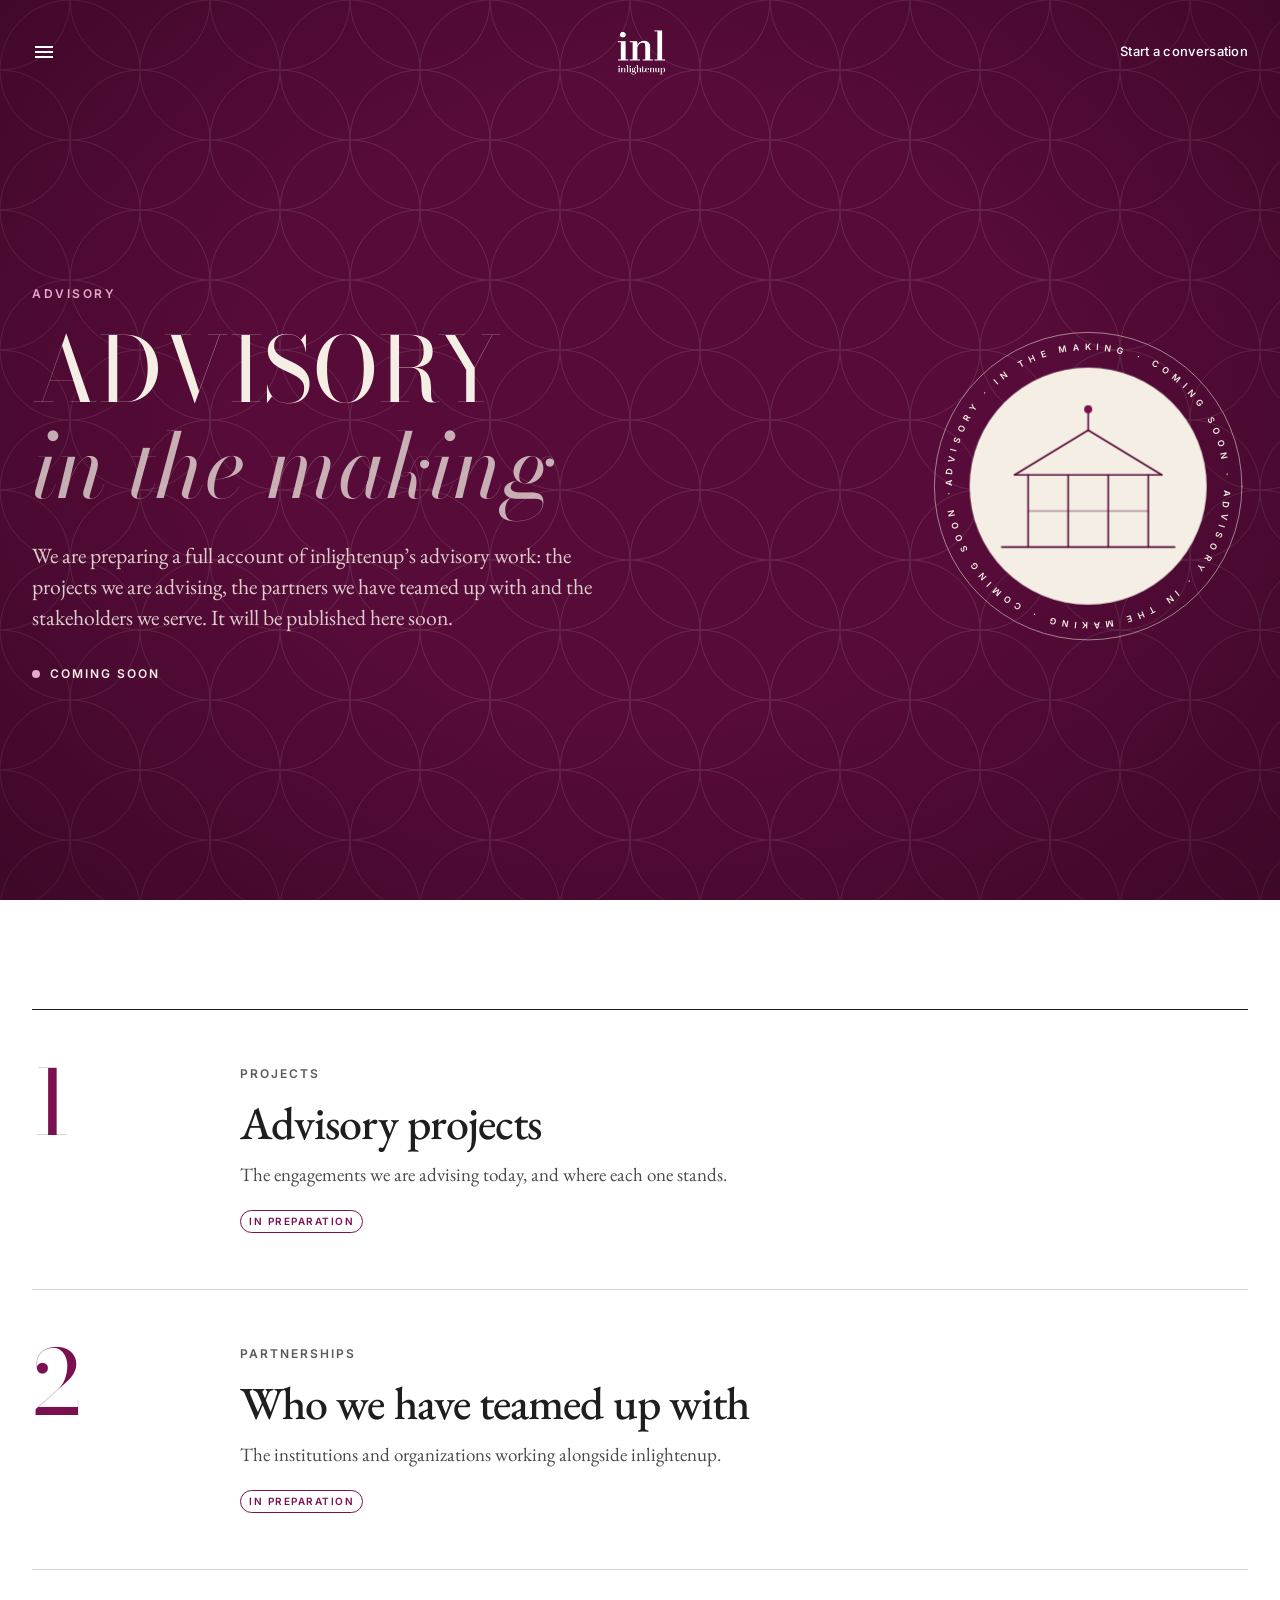
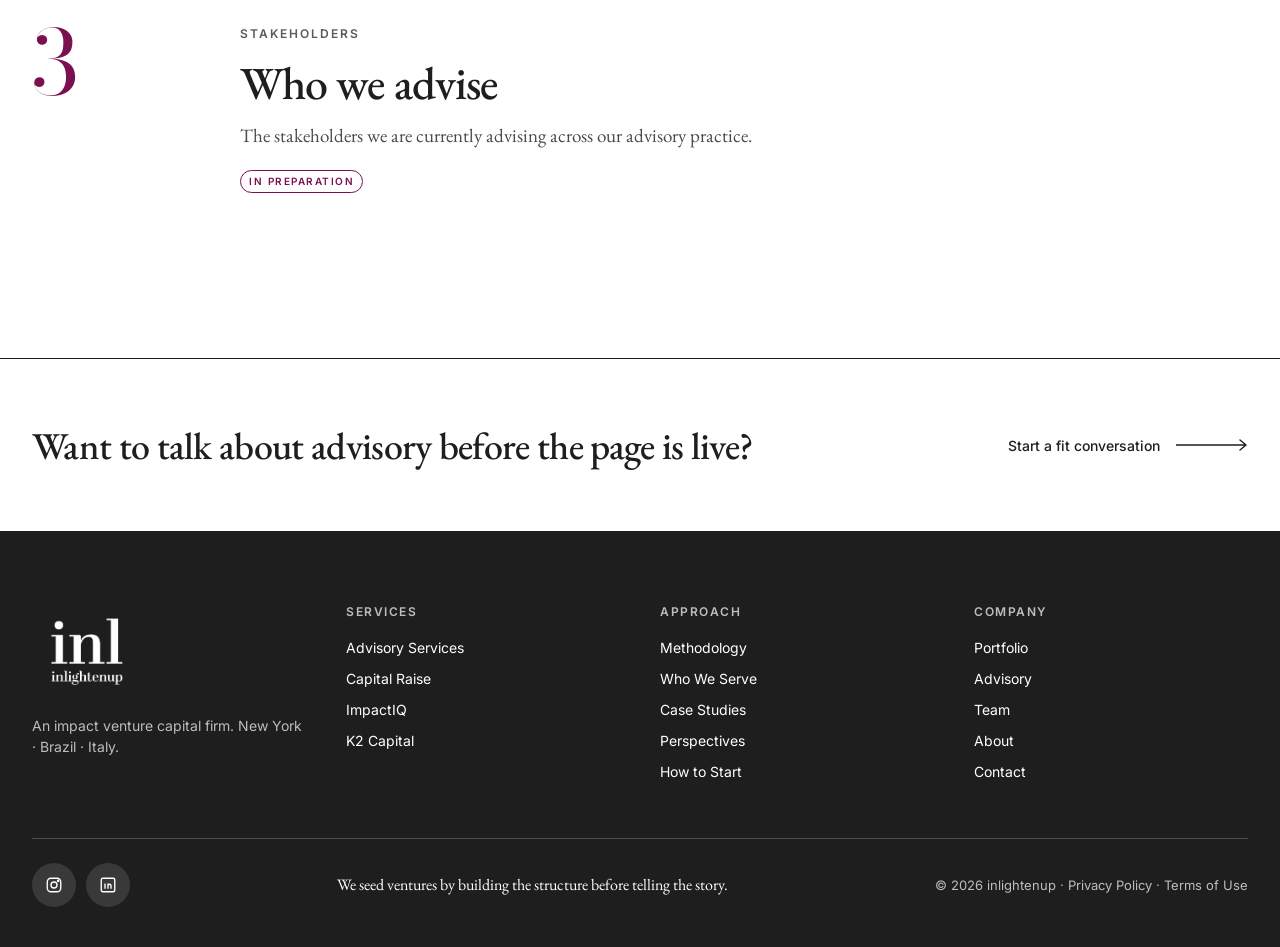
==== advisory.html @ 6a7521c6 "Restore assets, add Advisory page, shared styles, motion and contact prompt - Restore the assets fol" ====
<!doctype html>
<html lang="en">
<head>
<meta charset="utf-8">
<title>Advisory | inlightenup</title>
<meta name="viewport" content="width=device-width, initial-scale=1">
<meta name="description" content="inlightenup's advisory work: the projects we advise, the partners we have teamed up with and the stakeholders we serve. Coming soon.">
<meta property="og:title" content="Advisory | inlightenup">
<meta property="og:description" content="inlightenup's advisory work: the projects we advise, the partners we have teamed up with and the stakeholders we serve. Coming soon.">
<meta property="og:image" content="assets/logo-dark.png">
<meta name="theme-color" content="#FFFFFF">
<link rel="icon" type="image/png" href="assets/favicon.png">
<link rel="preconnect" href="https://fonts.googleapis.com">
<link rel="preconnect" href="https://fonts.gstatic.com" crossorigin>
<link rel="stylesheet" href="https://fonts.googleapis.com/css2?family=EB+Garamond:ital,wght@0,400;0,500;0,600;0,700;1,400&amp;family=Bodoni+Moda:opsz,wght@6..96,400;6..96,500&amp;family=Inter:wght@400;500;600&amp;display=swap">
<link rel="stylesheet" href="site.css">
<script>document.documentElement.classList.add('js');setTimeout(function(){if(!window.__site)document.documentElement.classList.remove('js')},4000)</script>
</head>
<body class="has-dark-hero">

<header class="site-header">
<div class="wrap site-header__in">
<button type="button" class="icon-btn" data-menu-open aria-label="Open menu" aria-controls="menu" aria-expanded="false"><svg width="24" height="24" viewBox="0 0 24 24" fill="none" stroke="currentColor" stroke-width="1.8" aria-hidden="true"><path d="M3 7h18M3 12h18M3 17h18"/></svg></button>
<a class="site-header__logo" href="index.html" aria-label="inlightenup home"><img class="logo--dark" src="assets/logo-dark.png" alt="inlightenup" width="2028" height="1828"><img class="logo--light" src="assets/logo-white.png" alt="" width="2028" height="1828"></a>
<a class="site-header__cta" href="mailto:tahasiddiqui@inlightenup.org">Start a conversation</a>
</div>
<span class="progress" aria-hidden="true"></span>
</header>

<main>
<section class="bleed bleed--hero">
<div class="wrap">
<div class="bleed__copy">
<p class="eyebrow fade-in">Advisory</p>
<h1 class="display display--page"><span class="mask"><span style="--d:150ms">Advisory</span></span><span class="mask"><span style="--d:300ms"><em>in the making</em></span></span></h1>
<p class="lead fade-in" style="--d:600ms">We are preparing a full account of inlightenup’s advisory work: the projects we are advising, the partners we have teamed up with and the stakeholders we serve. It will be published here soon.</p>
<p class="status fade-in" style="--d:750ms">Coming soon</p>
</div>
<div class="medallion fade-in" style="--d:300ms">
<svg viewBox="0 0 400 400" fill="none" stroke-linecap="round" aria-hidden="true">
<defs><path id="ring-adv" d="M200 200 m-170 0 a170 170 0 1 1 340 0 a170 170 0 1 1 -340 0"/></defs>
<circle cx="200" cy="200" r="192" stroke="#F4EEE4" stroke-width="1.2" opacity=".55"/>
<g class="medallion__ring"><text><textPath href="#ring-adv" textLength="1060" lengthAdjust="spacing">ADVISORY · IN THE MAKING · COMING SOON · ADVISORY · IN THE MAKING · COMING SOON · </textPath></text></g>
<g class="medallion__disc">
<circle cx="200" cy="200" r="148" fill="#F4EEE4"/>
<g class="frame" stroke="#560B38" stroke-width="1.6">
<path class="f" style="--n:0" pathLength="1" d="M92 276 H308"/>
<path class="f" style="--n:1" pathLength="1" d="M125 276 V186"/>
<path class="f" style="--n:2" pathLength="1" d="M175 276 V186"/>
<path class="f" style="--n:3" pathLength="1" d="M225 276 V186"/>
<path class="f" style="--n:4" pathLength="1" d="M275 276 V186"/>
<path class="f" style="--n:5" pathLength="1" d="M108 186 H292"/>
<path class="f" style="--n:6" pathLength="1" d="M108 186 L200 130 L292 186"/>
<path class="f" style="--n:7" pathLength="1" d="M125 231 H275" opacity=".35"/>
<path class="f" style="--n:8" pathLength="1" d="M200 130 V104"/>
<circle class="halo" cx="200" cy="104" r="6" stroke="#7A1050"/>
<circle class="node" cx="200" cy="104" r="5" fill="#7A1050" stroke="none"/>
</g>
</g>
</svg>
</div>
</div>
</section>

<!-- When the content is ready, replace each "In preparation" tag with the real projects, partners and stakeholders. -->
<section class="wrap principles" aria-label="What this page will cover">
<div class="principle line">
<p class="principle__n">1</p>
<div>
<p class="eyebrow">Projects</p>
<h2 class="h-lg">Advisory projects</h2>
<p class="body">The engagements we are advising today, and where each one stands.</p>
<span class="tag">In preparation</span>
</div>
</div>
<div class="principle line line--soft">
<p class="principle__n">2</p>
<div>
<p class="eyebrow">Partnerships</p>
<h2 class="h-lg">Who we have teamed up with</h2>
<p class="body">The institutions and organizations working alongside inlightenup.</p>
<span class="tag">In preparation</span>
</div>
</div>
<div class="principle line line--soft">
<p class="principle__n">3</p>
<div>
<p class="eyebrow">Stakeholders</p>
<h2 class="h-lg">Who we advise</h2>
<p class="body">The stakeholders we are currently advising across our advisory practice.</p>
<span class="tag">In preparation</span>
</div>
</div>
</section>

<section class="cta-band">
<div class="wrap cta-band__in reveal">
<h2 class="h-md">Want to talk about advisory before the page is live?</h2>
<a class="arrow-link" href="mailto:tahasiddiqui@inlightenup.org">Start a fit conversation<svg width="72" height="12" viewBox="0 0 72 12" fill="none" stroke="currentColor" stroke-width="1.4" stroke-linecap="round" stroke-linejoin="round" aria-hidden="true"><path d="M0 6h70M64 1l6 5-6 5"/></svg></a>
</div>
</section>

</main>

<!-- The footer and the slide-out menu are built by site.js so every page shares one copy. -->
<footer id="footer"></footer>
<noscript><p class="wrap note" style="padding-block: 24px;"><a href="index.html">Home</a> · <a href="portfolio.html">Portfolio</a> · <a href="advisory.html">Advisory</a> · <a href="team.html">Team</a> · <a href="mailto:tahasiddiqui@inlightenup.org">Contact</a></p></noscript>

<script src="site.js" defer></script>
</body>
</html>
---- site.css ----
/* ==========================================================================
   inlightenup — shared stylesheet
   Every page loads this one file. Change a value here and it changes site-wide.

   1. Tokens (colours, fonts, spacing)   5. Home page sections
   2. Base                               6. Portfolio, Team, Advisory
   3. Type                               7. Motion
   4. Header, menu, footer               8. Small screens, reduced motion
   ========================================================================== */

/* 1. Tokens ---------------------------------------------------------------- */
:root {
  --ink: #1E1E1E;
  --ink-2: #3A3A3A;
  --ink-3: #4A4A4A;
  --mute: #5A5A5A;
  --rule: #D6D6D6;
  --paper: #FFFFFF;
  --wash: #F5F5F3;
  --accent: #7A1050;
  --on-dark: #E2E2E2;
  --on-dark-mute: #BDBDBD;
  --sky: #9EE6F5;
  --night: #141114;        /* dark hero background */
  --accent-deep: #560B38;  /* full-bleed burgundy panels */
  --cream: #F4EEE4;        /* type and line work on burgundy */
  --rose: #E8A6CB;         /* accent on dark backgrounds */

  --serif: 'EB Garamond', Garamond, Georgia, serif;
  --display: 'Bodoni Moda', 'EB Garamond', Georgia, serif;
  --sans: Inter, system-ui, sans-serif;

  --max: 1280px;
  --gutter: clamp(20px, 2.6vw, 32px);
  --section: clamp(72px, 8.5vw, 112px);
  --header-h: 104px;
  --header-h-stuck: 68px;

  --ease: cubic-bezier(.2, .7, .1, 1);
}

/* 2. Base ------------------------------------------------------------------ */
*, *::before, *::after { box-sizing: border-box; }
html { -webkit-text-size-adjust: 100%; }
body {
  margin: 0;
  background: var(--paper);
  color: var(--ink);
  font-family: var(--serif);
  font-size: 19px;
  line-height: 1.5;
  overflow-x: hidden;
}
img, svg { display: block; max-width: 100%; }
a { color: inherit; text-decoration: none; transition: opacity .25s ease, color .25s ease; }
a:hover { opacity: .72; }
h1, h2, h3, p, ul, ol, dl, dd, figure, blockquote { margin: 0; }
ul, ol { padding: 0; list-style: none; }
:focus-visible { outline: 2px solid var(--accent); outline-offset: 3px; }
section[id], article[id] { scroll-margin-top: calc(var(--header-h-stuck) + 16px); }

.wrap { max-width: var(--max); margin-inline: auto; padding-inline: var(--gutter); }
.section { padding-block: var(--section); }
.bg-wash { background: var(--wash); }
.bg-ink { background: var(--ink); color: var(--paper); }

.split { display: flex; flex-wrap: wrap; gap: 24px 48px; justify-content: space-between; align-items: flex-end; }
.split > .grow { flex: 1 1 520px; min-width: 0; }
.split > .side { flex: 1 1 380px; max-width: 480px; }
.cols { display: grid; grid-template-columns: repeat(auto-fit, minmax(min(100%, var(--col, 300px)), 1fr)); gap: var(--gap, 48px); }

/* 3. Type ------------------------------------------------------------------ */
.eyebrow {
  font-family: var(--sans); font-size: 12px; font-weight: 600; line-height: 1.5;
  letter-spacing: 2px; text-transform: uppercase; color: var(--mute);
  margin-bottom: 16px;
}
.eyebrow--accent { color: var(--accent); }
.bg-ink .eyebrow { color: var(--on-dark-mute); }
.accent { color: var(--accent); }

.display {
  font-family: var(--display); font-weight: 400; text-transform: uppercase;
  font-size: clamp(50px, 8.6vw, 120px); line-height: .9; letter-spacing: .01em;
}
.display--page { font-size: clamp(46px, 7vw, 96px); line-height: .95; }
.display em { font-style: italic; text-transform: none; letter-spacing: -.01em; color: var(--ink-3); }

.h-xl { font-size: clamp(36px, 4.4vw, 56px); line-height: 1.02; font-weight: 500; letter-spacing: -.02em; }
.h-lg { font-size: clamp(32px, 3.7vw, 46px); line-height: 1.05; font-weight: 500; letter-spacing: -.02em; }
.h-md { font-size: clamp(27px, 3vw, 38px); line-height: 1.08; font-weight: 500; letter-spacing: -.018em; }
.h-sm { font-size: clamp(24px, 2.5vw, 32px); line-height: 1.15; font-weight: 500; letter-spacing: -.012em; }
.h-xs { font-size: clamp(21px, 2vw, 26px); line-height: 1.2; font-weight: 500; }
.h-xs--bold { font-weight: 600; font-size: clamp(20px, 1.9vw, 24px); }

.statement { font-size: clamp(24px, 2.5vw, 32px); line-height: 1.25; letter-spacing: -.012em; }
.lead { font-size: clamp(18px, 1.7vw, 22px); line-height: 1.42; color: var(--ink-3); }
.lead--italic { font-size: clamp(20px, 1.9vw, 24px); font-style: italic; line-height: 1.4; }
.body { font-size: clamp(17px, 1.5vw, 19px); line-height: 1.5; color: var(--ink-3); }
.body--dark { color: var(--ink-2); line-height: 1.55; }
.small { font-size: 17px; line-height: 1.45; color: var(--ink-3); }
.note { font-family: var(--sans); font-size: 13px; line-height: 1.5; color: var(--mute); }
.bg-ink .lead { color: #D9D9D9; }
.bg-ink .body { color: var(--on-dark); }
.measure { max-width: 820px; }
.measure--sm { max-width: 640px; }

.u-link { border-bottom: 1px solid currentColor; }

.arrow-link {
  display: inline-flex; align-items: center; gap: 16px; min-height: 44px;
  font-family: var(--sans); font-size: 14px; font-weight: 500; color: var(--ink);
}
.arrow-link svg { flex: none; transition: transform .5s var(--ease); }
.arrow-link:hover { opacity: 1; }
.arrow-link:hover svg { transform: translateX(8px); }
.arrow-link--quiet { color: var(--mute); gap: 12px; }
.arrow-link--quiet:hover svg { transform: translateY(3px); }

.icon-btn {
  width: 44px; height: 44px; padding: 0; border: 0; background: transparent; color: inherit;
  display: inline-flex; align-items: center; justify-content: center; cursor: pointer;
}
.social { display: flex; gap: 10px; }
.social a {
  width: 44px; height: 44px; border-radius: 50%; background: #F0F0EE; color: var(--ink);
  display: inline-flex; align-items: center; justify-content: center;
  transition: background .3s ease, color .3s ease, transform .5s var(--ease);
}
.social a:hover { opacity: 1; background: var(--ink); color: var(--paper); transform: translateY(-2px); }
.social--outline a { background: transparent; border: 1px solid var(--ink); }
.social--dark a { background: rgba(255, 255, 255, .12); color: var(--paper); }
.social--dark a:hover { background: var(--paper); color: var(--ink); }

/* 4. Header, menu, footer -------------------------------------------------- */
.site-header {
  position: fixed; inset: 0 0 auto 0; z-index: 40; font-family: var(--sans);
  border-bottom: 1px solid transparent;
  transition: background .4s ease, border-color .4s ease;
}
.site-header__in {
  display: grid; grid-template-columns: 1fr auto 1fr; align-items: center;
  padding-block: 20px; transition: padding .5s var(--ease);
}
.site-header__logo { justify-self: center; }
.site-header__logo img { height: 64px; width: auto; transition: height .5s var(--ease); }
.logo--light { display: none; }
/* pages that open on a dark panel (<body class="has-dark-hero">) get a white header until you scroll */
.has-dark-hero .site-header:not(.is-stuck) { color: var(--paper); }
.has-dark-hero .site-header:not(.is-stuck) .logo--dark { display: none; }
.has-dark-hero .site-header:not(.is-stuck) .logo--light { display: block; }
.site-header__cta { justify-self: end; font-size: 13px; font-weight: 500; letter-spacing: .3px; padding: 12px 0; }
.site-header .icon-btn { justify-self: start; margin-left: -10px; }
.site-header.is-stuck {
  background: rgba(255, 255, 255, .9); border-bottom-color: var(--rule);
  -webkit-backdrop-filter: blur(10px); backdrop-filter: blur(10px);
}
.site-header.is-stuck .site-header__in { padding-block: 10px; }
.site-header.is-stuck .site-header__logo img { height: 48px; }
/* reading progress: a hairline in the brand colour */
.progress {
  position: absolute; left: 0; right: 0; bottom: -1px; height: 2px; background: var(--accent);
  transform: scaleX(var(--progress, 0)); transform-origin: left; opacity: 0; transition: opacity .4s ease;
}
.site-header.is-stuck .progress { opacity: 1; }

.menu { position: fixed; inset: 0; z-index: 50; display: flex; visibility: hidden; transition: visibility 0s .6s; }
.menu.is-open { visibility: visible; transition-delay: 0s; }
.menu__scrim {
  position: absolute; inset: 0; border: 0; padding: 0; cursor: pointer;
  background: rgba(30, 30, 30, .32); opacity: 0; transition: opacity .5s ease;
}
.menu__panel {
  position: relative; width: 360px; max-width: 86%; height: 100%; overflow-y: auto;
  background: var(--paper); border-right: 1px solid var(--ink);
  padding: 24px 28px 32px; display: flex; flex-direction: column;
  transform: translateX(-102%); transition: transform .6s var(--ease);
}
.menu.is-open .menu__scrim { opacity: 1; }
.menu.is-open .menu__panel { transform: none; }
.menu__close { align-self: flex-end; margin-right: -10px; }
.menu__list { margin-top: 20px; flex-grow: 1; font-size: 26px; line-height: 1.2; }
.menu__list li {
  border-bottom: 1px solid var(--rule);
  opacity: 0; transform: translateX(-14px);
  transition: opacity .5s ease, transform .6s var(--ease);
}
.menu.is-open .menu__list li { opacity: 1; transform: none; transition-delay: calc(140ms + var(--i) * 45ms); }
.menu__list a { display: flex; align-items: baseline; justify-content: space-between; gap: 12px; padding: 13px 0; }
.menu__list a:hover { opacity: 1; color: var(--accent); }
.menu__list a[aria-current="page"] { color: var(--accent); }
.tag {
  font-family: var(--sans); font-size: 10px; font-weight: 600; letter-spacing: 1.5px; text-transform: uppercase;
  color: var(--accent); border: 1px solid currentColor; border-radius: 99px; padding: 3px 8px; white-space: nowrap;
}
.menu .social { margin-top: 28px; }

.site-footer { background: var(--ink); color: var(--paper); font-family: var(--sans); }
.site-footer__in { padding-block: 72px 40px; }
.site-footer__cols { display: grid; grid-template-columns: repeat(auto-fit, minmax(180px, 1fr)); gap: 40px; }
.site-footer__logo { height: 96px; width: auto; }
.site-footer__about { margin-top: 16px; font-size: 14px; line-height: 1.5; color: var(--on-dark-mute); }
.site-footer h2 { font-size: 12px; font-weight: 600; letter-spacing: 1.5px; text-transform: uppercase; color: var(--on-dark-mute); margin-bottom: 16px; }
.site-footer__cols ul { display: flex; flex-direction: column; gap: 10px; font-size: 14px; }
.site-footer__base {
  margin-top: 56px; padding-top: 24px; border-top: 1px solid rgba(255, 255, 255, .2);
  display: flex; flex-wrap: wrap; gap: 16px 32px; align-items: center; justify-content: space-between;
  font-size: 13px; color: var(--on-dark-mute);
}
.site-footer__tagline { font-family: var(--serif); font-size: 16px; color: var(--paper); }

/* closing call-to-action band used on inner pages */
.cta-band { border-top: 1px solid var(--ink); }
.cta-band__in { padding-block: 64px; display: flex; flex-wrap: wrap; align-items: center; justify-content: space-between; gap: 24px 48px; }
.cta-band h2 { flex: 1 1 480px; }

/* Contact prompt (built by site.js): "Start a conversation" / "Book an intro call" */
.contact {
  width: min(620px, calc(100vw - 32px)); max-height: calc(100dvh - 32px); padding: 0; overflow: auto;
  border: 1px solid var(--ink); background: var(--paper); color: var(--ink);
}
.contact::backdrop { background: rgba(30, 30, 30, .5); -webkit-backdrop-filter: blur(3px); backdrop-filter: blur(3px); }
.contact[open] { animation: dialogIn .55s var(--ease); }
.contact[open]::backdrop { animation: backdropIn .4s ease; }
.contact__in { position: relative; padding: clamp(24px, 4.5vw, 48px); }
.contact__in > .eyebrow { margin-bottom: 12px; }
.contact__close { position: absolute; top: 12px; right: 12px; }
.contact__tabs { display: flex; gap: 32px; margin: 24px 0 28px; border-bottom: 1px solid var(--ink); }
.contact__tabs button {
  position: relative; padding: 14px 0; border: 0; background: none; cursor: pointer;
  font-family: var(--sans); font-size: 13px; font-weight: 500; color: var(--mute); transition: color .3s ease;
}
.contact__tabs button::after {
  content: ""; position: absolute; left: 0; right: 0; bottom: -1px; height: 2px; background: var(--accent);
  transform: scaleX(0); transform-origin: left; transition: transform .5s var(--ease);
}
.contact__tabs button:hover, .contact__tabs button[aria-selected="true"] { color: var(--ink); }
.contact__tabs button[aria-selected="true"]::after { transform: scaleX(1); }
.contact__panel:not([hidden]) { animation: fadeUp .5s var(--ease); }
.contact__panel > .body { margin-bottom: 28px; }
.field-row { display: grid; grid-template-columns: repeat(auto-fit, minmax(200px, 1fr)); gap: 0 28px; }
.field { display: block; margin-bottom: 22px; }
.field span { display: block; font-family: var(--sans); font-size: 11px; font-weight: 600; letter-spacing: 2px; text-transform: uppercase; color: var(--mute); }
.field i { font-style: normal; font-weight: 400; letter-spacing: .5px; text-transform: none; opacity: .8; }
.field input, .field textarea {
  display: block; width: 100%; padding: 10px 0; border: 0; border-bottom: 1px solid var(--rule); border-radius: 0;
  background: transparent; color: var(--ink); font-family: var(--serif); font-size: 19px; line-height: 1.4;
  resize: vertical; transition: border-color .3s ease, box-shadow .3s ease;
}
.field input:focus, .field textarea:focus { outline: 0; border-bottom-color: var(--accent); box-shadow: 0 1px 0 var(--accent); }
.field ::placeholder { color: #9A9A9A; }
.btn {
  display: inline-flex; align-items: center; gap: 16px; padding: 16px 24px; border: 0; cursor: pointer;
  background: var(--ink); color: var(--paper); font-family: var(--sans); font-size: 14px; font-weight: 600;
  transition: background .3s ease;
}
.btn svg { transition: transform .5s var(--ease); }
.btn:hover { opacity: 1; background: var(--accent); }
.btn:hover svg { transform: translateX(6px); }
.contact__status { margin-top: 18px; min-height: 20px; }
@keyframes dialogIn { from { opacity: 0; transform: translateY(24px); } }
@keyframes backdropIn { from { opacity: 0; } }

/* 5. Home ------------------------------------------------------------------ */
.hero {
  position: relative; overflow: hidden; border-bottom: 1px solid var(--ink);
  min-height: clamp(680px, 100svh, 900px); padding-top: var(--header-h);
  display: flex; flex-direction: column; justify-content: flex-end;
}
.hero { --g-line: 30, 30, 30; --g-accent: 122, 16, 80; --g-text: 30, 30, 30; }
.globe {
  position: absolute; inset: 0; width: 100%; height: 100%;
  transform: translateY(calc(var(--hero-p, 0) * 80px)) scale(calc(1 + var(--hero-p, 0) * .07));
}
.hero__body { opacity: calc(1 - var(--hero-p, 0) * 1.4); transform: translateY(calc(var(--hero-p, 0) * -36px)); }
.hero__body { position: relative; z-index: 2; width: 100%; padding-block: 48px 40px; display: flex; flex-wrap: wrap; align-items: flex-end; justify-content: space-between; gap: 24px; }
.hero__copy { flex: 1 1 640px; min-width: 0; }
.hero__copy .eyebrow { letter-spacing: 2.5px; margin-bottom: 24px; }
.hero__copy .lead { margin-top: 28px; max-width: 560px; }
.hero__links { margin-top: 32px; display: flex; flex-wrap: wrap; gap: 16px 40px; }
.hero__scroll {
  flex: none; display: inline-flex; flex-direction: column; align-items: center; gap: 10px; min-width: 44px;
  font-family: var(--sans); font-size: 11px; font-weight: 600; letter-spacing: 2px; text-transform: uppercase; color: var(--mute);
}
.hero__scroll svg { animation: nudge 2.6s ease-in-out infinite; }
.hero__strip {
  position: relative; z-index: 2; width: 100%; border-top: 1px solid var(--rule); padding-block: 20px 24px;
  display: flex; flex-wrap: wrap; align-items: center; justify-content: space-between; gap: 16px 32px; font-family: var(--sans);
}
.hero__strip-brand { display: flex; align-items: center; gap: 16px; }
.hero__strip-brand img { height: 56px; width: auto; }
.hero__strip-brand p { font-family: var(--serif); font-size: 17px; line-height: 1.3; max-width: 360px; }
.hero__strip-meta { display: flex; flex-wrap: wrap; align-items: center; gap: 12px 24px; font-size: 12px; color: var(--mute); }

/* Cinematic dark hero. Remove has-dark-hero from <body> in index.html to return to the white hero. */
.has-dark-hero .hero {
  background: radial-gradient(52% 62% at 72% 46%, rgba(122, 16, 80, .5), transparent 74%), var(--night);
  color: var(--paper); border-bottom-color: var(--night);
  min-height: clamp(680px, 100svh, 1000px);
  --g-line: 255, 255, 255; --g-accent: 236, 150, 200; --g-text: 255, 255, 255;
}
.has-dark-hero .hero::after {  /* film grain */
  content: ""; position: absolute; inset: 0; pointer-events: none; opacity: .14; mix-blend-mode: overlay;
  background-image: url("data:image/svg+xml,%3Csvg xmlns='http://www.w3.org/2000/svg' width='220' height='220'%3E%3Cfilter id='n'%3E%3CfeTurbulence type='fractalNoise' baseFrequency='.9' numOctaves='2' stitchTiles='stitch'/%3E%3C/filter%3E%3Crect width='100%25' height='100%25' filter='url(%23n)'/%3E%3C/svg%3E");
}
.has-dark-hero .hero .eyebrow--accent { color: var(--rose); }
.has-dark-hero .hero .display em { color: rgba(255, 255, 255, .7); }
.has-dark-hero .hero .lead { color: rgba(255, 255, 255, .8); }
.has-dark-hero .hero .arrow-link { color: var(--paper); }
.has-dark-hero .hero .arrow-link--quiet, .has-dark-hero .hero__scroll, .has-dark-hero .hero__strip-meta { color: rgba(255, 255, 255, .62); }
.has-dark-hero .hero__strip { border-top-color: rgba(255, 255, 255, .18); }
.has-dark-hero .hero .social a { background: rgba(255, 255, 255, .12); color: var(--paper); }
.has-dark-hero .hero .social a:hover { background: var(--paper); color: var(--ink); }
.has-dark-hero .hero .logo--dark { display: none; }
.has-dark-hero .hero .logo--light { display: block; }

.glance { border-bottom: 1px solid var(--ink); }
.glance__grid { display: grid; grid-template-columns: repeat(auto-fit, minmax(220px, 1fr)); }
.stat { padding: 40px 24px 40px 0; }
.stat__num { font-size: clamp(44px, 5vw, 64px); font-weight: 500; line-height: 1; font-variant-numeric: lining-nums tabular-nums; }
.stat__label { margin-top: 8px; font-size: 19px; color: var(--ink-3); }

.mission { padding-top: var(--section); }
.mission .cols { padding-bottom: var(--section); border-bottom: 1px solid var(--rule); }
.mission .eyebrow { margin-bottom: 20px; }

.section-head { margin-bottom: 48px; }
.services { padding-block: var(--section) 48px; }
.services__grid { display: grid; grid-template-columns: repeat(3, 1fr); }
.service { padding: 32px 32px 40px; border-left: 1px solid var(--rule); }
.service:first-child { padding-left: 0; border-left: 0; }
.service:last-child { padding-right: 0; }
.service__num { font-family: var(--sans); font-size: 13px; color: var(--mute); margin-bottom: 20px; transition: color .3s ease; }
.service h3 { margin-bottom: 16px; }
.service:hover .service__num { color: var(--accent); }
.callout {
  margin-top: 8px; padding: 28px 32px; background: var(--wash);
  display: flex; flex-wrap: wrap; gap: 16px 32px; align-items: center; justify-content: space-between;
}
.callout p { flex: 1 1 520px; font-size: clamp(18px, 1.6vw, 20px); line-height: 1.45; }
.callout strong { font-weight: 600; }
.callout a { font-family: var(--sans); font-size: 14px; font-weight: 600; padding: 12px 0; }

.home-portfolio { padding-block: 64px var(--section); }
.home-portfolio .body { margin: 20px 0 28px; }
.index-list { border-bottom: 1px solid var(--ink); font-size: clamp(22px, 2.4vw, 30px); font-weight: 500; letter-spacing: -.012em; }
.index-list a { padding: 18px 0; display: flex; justify-content: space-between; align-items: center; gap: 16px; }
.index-list a:hover { opacity: 1; }
.index-list__name { transition: transform .6s var(--ease), color .3s ease; }
.index-list__meta { font-family: var(--sans); font-size: 14px; font-weight: 400; letter-spacing: 0; color: var(--mute); text-align: right; }
.index-list a:hover .index-list__name { transform: translateX(14px); color: var(--accent); }

.stall .lead--italic { margin: 20px 0 56px; }
.stall .cols { --col: 260px; --gap: 32px; }
.stall .line { padding-top: 20px; }
.stall h3 { margin-bottom: 12px; }
.stall .line p { font-size: 18px; color: var(--ink-3); }

.method__head { display: flex; flex-wrap: wrap; gap: 48px; margin-bottom: 64px; }
.method__head > div { flex: 999 1 560px; min-width: 0; }
.method__head .lead { margin-top: 20px; max-width: 680px; }
.pull {
  flex: 1 1 340px; padding: clamp(24px, 2.6vw, 32px); background: var(--ink); color: var(--paper);
  font-size: clamp(20px, 1.9vw, 24px); line-height: 1.3; font-weight: 500;
}
.stages { display: grid; grid-template-columns: repeat(auto-fit, minmax(200px, 1fr)); }
.stage { padding: 28px 24px 32px 0; }
.stage__num {
  width: 44px; height: 44px; border-radius: 50%; background: var(--ink); color: var(--paper);
  display: flex; align-items: center; justify-content: center; font-size: 20px;
}
.stage--final .stage__num { background: var(--accent); }
.stage h3 { margin: 20px 0 8px; font-size: 28px; font-weight: 500; }
.stage p { margin-bottom: 20px; }
.stage__time { font-family: var(--sans); font-size: 13px; font-weight: 600; margin: 0 !important; }
.gates-head { margin-top: 96px; }
.table-scroll { margin-top: 40px; overflow-x: auto; }
.gates { width: 100%; min-width: 760px; border-collapse: collapse; font-size: 17px; line-height: 1.4; }
.gates thead th {
  font-family: var(--sans); font-size: 12px; font-weight: 600; letter-spacing: 1.5px; text-transform: uppercase;
  color: var(--mute); text-align: left; padding: 0 16px 14px; border-bottom: 1px solid var(--ink);
}
.gates th:first-child, .gates td:first-child { padding-left: 0; width: 14%; }
.gates th:last-child, .gates td:last-child { padding-right: 0; }
.gates tbody th { text-align: left; font-weight: 600; font-size: 20px; white-space: nowrap; }
.gates tbody th span { font-weight: 400; color: var(--mute); font-size: 17px; }
.gates tbody th, .gates td { padding: 18px 16px; border-bottom: 1px solid var(--rule); color: var(--ink-2); transition: background .3s ease; }
.gates tbody th { color: var(--ink); }
.gates tbody tr:last-child > * { border-bottom-color: var(--ink); }
.gates tbody tr:last-child th { color: var(--accent); }
.gates tbody tr:hover > * { background: var(--wash); }

.sequence h2 { max-width: 960px; }
.sequence .lead { margin: 24px 0 64px; max-width: 760px; }
.duo { display: grid; grid-template-columns: repeat(auto-fit, minmax(min(100%, 300px), 1fr)); }
.duo > div { padding: 36px 36px 36px 0; }
.duo > div + div { padding: 36px 0 36px 36px; border-left: 2px solid #555; }
.duo .eyebrow { letter-spacing: 1.5px; margin-bottom: 12px; }
.duo h3 { margin-bottom: 14px; font-size: clamp(22px, 2.3vw, 30px); font-weight: 500; }
.duo .body { margin-bottom: 20px; }
.duo .ai { font-size: 18px; color: var(--paper); }
.duo .ai b { color: var(--sky); font-weight: 600; }

.clients .lead--italic { margin: 20px 0 56px; }
.clients .cols { --gap: 24px; }
.card {
  position: relative; border: 1px solid var(--ink); padding: clamp(24px, 2.6vw, 32px);
  display: flex; flex-direction: column; gap: 16px;
}
.card::after {
  content: ""; position: absolute; left: -1px; right: -1px; top: -1px; height: 3px; background: var(--accent);
  transform: scaleX(0); transform-origin: left; transition: transform .7s var(--ease);
}
.card:hover::after { transform: scaleX(1); }
.card .eyebrow { margin: 0; letter-spacing: 1.5px; }
.card ul { list-style: disc; padding-left: 20px; font-size: 18px; color: var(--ink-3); flex-grow: 1; }
.card__foot { padding-top: 16px; border-top: 1px solid var(--rule); }
.notfit { margin-top: 48px; padding-top: 24px; display: flex; flex-wrap: wrap; gap: 16px 48px; }
.notfit .eyebrow { flex: 0 0 160px; color: var(--ink); margin: 0; }
.notfit p:last-child { flex: 1 1 520px; font-size: clamp(18px, 1.7vw, 21px); line-height: 1.45; color: var(--ink-3); }

.proof__in { display: flex; flex-wrap: wrap; gap: 56px; }
.proof__story { flex: 999 1 560px; min-width: 0; }
.proof__story .lead--italic { margin: 20px 0 40px; }
.proof__story h3 { margin-bottom: 8px; }
.proof__story .body { margin-bottom: 28px; }
.proof__story .body:last-child { margin-bottom: 0; }
.proof__side { flex: 1 1 340px; min-width: 0; display: flex; flex-direction: column; gap: 16px; }
.tiles { display: grid; grid-template-columns: repeat(2, minmax(0, 1fr)); gap: 16px; }
.tile { background: var(--paper); padding: 24px; }
.tile__num { font-size: clamp(34px, 3.8vw, 48px); font-weight: 500; line-height: 1; font-variant-numeric: lining-nums tabular-nums; }
.tile p { margin-top: 10px; font-size: 16px; line-height: 1.4; color: var(--ink-3); }
.quote { background: var(--ink); color: var(--paper); padding: 36px 32px; }
.quote blockquote { font-size: clamp(24px, 2.5vw, 32px); line-height: 1.15; font-weight: 500; }
.quote p { margin-top: 12px; font-size: 20px; font-style: italic; color: var(--on-dark); }
.quote figcaption { margin-top: 24px; font-family: var(--sans); font-size: 13px; color: #D0D0D0; }

.perspectives { padding-top: var(--section); }
.perspectives .section-head { margin-bottom: 40px; }
.feature { display: grid; grid-template-columns: repeat(auto-fit, minmax(min(100%, 300px), 1fr)); border-bottom: 1px solid var(--ink); }
.feature:hover { opacity: 1; }
.feature__text { padding: 40px 32px 40px 0; display: flex; flex-direction: column; justify-content: space-between; gap: 32px; }
.feature__text .eyebrow { letter-spacing: 1.5px; }
.feature__text h3 { margin-bottom: 16px; }
.feature__art { background: var(--wash); padding: 48px; display: flex; align-items: center; justify-content: center; }
.feature__art svg { width: 100%; max-width: 440px; height: auto; }
.feature:hover .arrow-link svg { transform: translateX(8px); }

.start__in { display: flex; flex-wrap: wrap; gap: 56px; }
.start__in > * { flex: 1 1 440px; min-width: 0; }
.start .lead { margin: 24px 0 24px; }
.start .note { font-size: 14px; margin-bottom: 24px; }
.start .note a { color: var(--ink); }
.steps li { display: flex; gap: 24px; padding: 24px 0; }
.steps li:last-child { border-bottom: 1px solid var(--rule); }
.steps__n { font-family: var(--sans); font-size: 14px; font-weight: 600; width: 28px; flex: none; padding-top: 6px; }
.steps h3 { margin-bottom: 6px; }
.steps p { font-size: 18px; line-height: 1.45; color: var(--ink-3); }

/* 6. Inner pages ----------------------------------------------------------- */
.page-hero { padding-top: calc(var(--header-h) + clamp(40px, 6vw, 88px)); padding-bottom: clamp(48px, 5.5vw, 72px); }
.page-hero .eyebrow { letter-spacing: 2.5px; margin-bottom: 24px; }
.page-hero__row { margin-top: 40px; display: flex; flex-wrap: wrap; gap: 24px 64px; align-items: flex-start; }
.page-hero__row .lead { flex: 1 1 520px; max-width: 640px; }
.facts { flex: 0 1 320px; display: grid; grid-template-columns: repeat(3, minmax(0, 1fr)); gap: 24px; }
.facts dt, .spec dt { font-family: var(--sans); font-size: 11px; font-weight: 600; letter-spacing: 2px; text-transform: uppercase; color: var(--mute); }
.facts dd { margin-top: 6px; font-size: 40px; line-height: 1; font-variant-numeric: lining-nums tabular-nums; }

.subnav { position: sticky; top: var(--header-h-stuck); z-index: 30; background: rgba(255, 255, 255, .94); border-block: 1px solid var(--ink); -webkit-backdrop-filter: blur(10px); backdrop-filter: blur(10px); }
.subnav ul { display: flex; gap: 0 36px; overflow-x: auto; scrollbar-width: none; font-family: var(--sans); font-size: 13px; font-weight: 500; white-space: nowrap; }
.subnav ul::-webkit-scrollbar { display: none; }
.subnav a { position: relative; display: inline-block; padding: 18px 0; color: var(--mute); }
.subnav a::after { content: ""; position: absolute; left: 0; right: 0; bottom: -1px; height: 2px; background: var(--accent); transform: scaleX(0); transform-origin: left; transition: transform .5s var(--ease); }
.subnav a:hover, .subnav a.is-active { opacity: 1; color: var(--ink); }
.subnav a.is-active::after { transform: scaleX(1); }

.project { display: flex; flex-wrap: wrap; gap: 40px 64px; padding-block: 80px; border-bottom: 1px solid var(--rule); }
.project:last-child { border-bottom: 0; padding-bottom: var(--section); }
.project__main { flex: 999 1 560px; min-width: 0; }
.project__main .eyebrow { margin-bottom: 20px; }
.project__main h2 { margin-bottom: 12px; line-height: 1; }
.project__tagline { margin-bottom: 24px; font-size: clamp(21px, 2.1vw, 26px); line-height: 1.3; font-style: italic; color: var(--ink-3); }
.project__main .note { margin-top: 16px; font-size: 12px; }
.spec { flex: 1 1 320px; min-width: 0; align-self: flex-end; }
.spec > div { padding: 18px 0; border-bottom: 1px solid var(--rule); }
.spec > div:last-child { border-bottom: 0; }
.spec dd { margin-top: 8px; font-size: 18px; line-height: 1.4; }

.team { padding-bottom: clamp(88px, 10vw, 128px); }
.team__grid { display: grid; grid-template-columns: repeat(auto-fill, minmax(min(100%, 300px), 1fr)); gap: 64px 48px; padding-top: 64px; }
.member { display: flex; flex-direction: column; gap: 24px; }
.portrait { width: 100%; max-width: 320px; aspect-ratio: 1; border-radius: 50%; overflow: hidden; background: var(--wash); }
.portrait img { width: 100%; height: 100%; object-fit: cover; transition: transform 1.2s var(--ease); }
.member:hover .portrait img { transform: scale(1.04); }
.member h2 { margin-bottom: 6px; }
.member .eyebrow { margin: 0; font-size: 13px; letter-spacing: 1.5px; }
.member > p { font-size: 18px; color: var(--ink-3); }

/* Full-bleed burgundy panel: Advisory hero, and the Advisory band on the home page */
.bleed { position: relative; overflow: hidden; background: var(--accent-deep); color: var(--cream); }
.bleed::before {  /* fine overlapping-circle lattice, drifting very slowly */
  content: ""; position: absolute; inset: -140px; pointer-events: none; opacity: .13;
  background-image: url("data:image/svg+xml,%3Csvg xmlns='http://www.w3.org/2000/svg' width='140' height='140' fill='none' stroke='%23F4EEE4'%3E%3Ccircle cx='0' cy='0' r='70'/%3E%3Ccircle cx='140' cy='0' r='70'/%3E%3Ccircle cx='0' cy='140' r='70'/%3E%3Ccircle cx='140' cy='140' r='70'/%3E%3Ccircle cx='70' cy='70' r='70'/%3E%3C/svg%3E");
  background-size: 140px 140px; animation: drift 80s linear infinite;
}
.bleed::after {  /* soft vignette so the type sits forward */
  content: ""; position: absolute; inset: 0; pointer-events: none;
  background: radial-gradient(80% 90% at 50% 45%, transparent 40%, rgba(30, 4, 20, .55));
}
.bleed > * { position: relative; z-index: 1; }
.bleed .eyebrow { color: var(--rose); }
.bleed .display em { color: rgba(244, 238, 228, .72); }
.bleed .lead { color: rgba(244, 238, 228, .86); }
.bleed .arrow-link { color: var(--cream); }

.bleed--hero { min-height: clamp(640px, 100svh, 980px); display: flex; align-items: center; padding-block: calc(var(--header-h) + 32px) 64px; }
.bleed--hero .wrap { width: 100%; display: flex; flex-wrap: wrap; align-items: center; gap: 48px 72px; }
.bleed__copy { flex: 999 1 520px; min-width: 0; }
.bleed__copy .eyebrow { letter-spacing: 2.5px; margin-bottom: 24px; }
.bleed__copy .lead { margin-top: 32px; max-width: 600px; }
.status {
  display: inline-flex; align-items: center; gap: 10px; margin-top: 32px;
  font-family: var(--sans); font-size: 12px; font-weight: 600; letter-spacing: 2px; text-transform: uppercase;
}
.status::before { content: ""; width: 8px; height: 8px; border-radius: 50%; background: var(--rose); animation: pulse 2.4s ease-in-out infinite; }

.medallion { flex: 1 1 320px; max-width: 440px; min-width: 0; margin-inline: auto; }
.medallion svg { width: 100%; height: auto; overflow: visible; }
.medallion__ring { transform-origin: 200px 200px; animation: spin 70s linear infinite; }
.medallion__ring text { font-family: var(--sans); font-size: 11px; font-weight: 600; fill: var(--cream); }
.medallion__disc { transform-origin: 200px 200px; animation: discIn 1.4s var(--ease) both .2s; }

.bleed--band .wrap { padding-block: clamp(64px, 8vw, 104px); display: flex; flex-wrap: wrap; align-items: center; justify-content: space-between; gap: 32px 64px; }
.bleed--band .grow { flex: 999 1 520px; min-width: 0; }
.bleed--band h2 { max-width: 760px; }
.bleed--band .medallion { flex: 0 1 220px; max-width: 220px; margin: 0; }

/* large numbered statements (Advisory page) */
.principles { padding-block: var(--section); }
.principle { display: grid; grid-template-columns: minmax(64px, 160px) 1fr; gap: 24px 48px; padding-block: clamp(32px, 4.5vw, 56px); }
.principle__n { font-family: var(--display); font-size: clamp(48px, 7vw, 96px); line-height: .85; color: var(--accent); }
.principle h2 { margin-bottom: 14px; }
.principle .body { max-width: 640px; }
.principle .tag { display: inline-block; margin-top: 20px; }

.frame path, .frame line, .frame rect, .frame circle { vector-effect: non-scaling-stroke; }
.frame .f { stroke-dasharray: 1; stroke-dashoffset: 1; animation: draw 1.6s var(--ease) forwards; animation-delay: calc(var(--n) * 180ms + 300ms); }
.frame .node { opacity: 0; animation: appear .8s ease forwards 2.9s; }
.frame .halo { transform-box: fill-box; transform-origin: center; opacity: 0; animation: halo 3.2s ease-out infinite 3.2s; }

/* 7. Motion ----------------------------------------------------------------
   "Structure before story": on scroll, a rule draws itself in first and the
   words follow. Two classes do the work:
     .reveal  the element fades up into place
     .line    a top rule draws left to right, then the element's children fade up
   site.js adds .in when the element scrolls into view. Without JavaScript,
   everything is simply visible.
   -------------------------------------------------------------------------- */
.line { position: relative; }
.line::before {
  content: ""; position: absolute; left: 0; right: 0; top: 0; height: 1px;
  background: var(--ink); transform-origin: left;
}
.line--soft::before { background: var(--rule); }
.line--accent::before { background: var(--accent); }
.bg-ink .line::before { background: rgba(255, 255, 255, .5); }

.js .reveal {
  opacity: 0; transform: translateY(18px);
  transition: opacity .9s ease var(--d, 0ms), transform 1.1s var(--ease) var(--d, 0ms);
}
.js .reveal.in { opacity: 1; transform: none; }
.js .line::before { transform: scaleX(0); transition: transform 1.2s var(--ease) var(--d, 0ms); }
.js .line.in::before { transform: scaleX(1); }
.js .line > * {
  opacity: 0; transform: translateY(14px);
  transition: opacity .8s ease calc(var(--d, 0ms) + 200ms), transform 1s var(--ease) calc(var(--d, 0ms) + 200ms);
}
.js .line > :nth-child(2) { transition-delay: calc(var(--d, 0ms) + 280ms); }
.js .line > :nth-child(3) { transition-delay: calc(var(--d, 0ms) + 360ms); }
.js .line > :nth-child(n+4) { transition-delay: calc(var(--d, 0ms) + 440ms); }
.js .line.in > * { opacity: 1; transform: none; }

/* headline lines rise out of a mask on page load */
.mask { display: block; overflow: hidden; padding: .12em .08em .3em; margin: -.12em -.08em -.3em; }
.mask > span { display: block; animation: rise 1.2s var(--ease) both; animation-delay: var(--d, 0ms); }
.fade-in { animation: fadeUp 1s var(--ease) both; animation-delay: var(--d, 0ms); }

/* the chart in Perspectives draws itself */
.js .draw .draw__line { stroke-dasharray: 1; stroke-dashoffset: 1; transition: stroke-dashoffset 2.2s var(--ease) .2s; }
.js .draw.in .draw__line { stroke-dashoffset: 0; }
.js .draw .draw__bar { opacity: 0; transform: translateY(12px); transition: opacity .7s ease, transform .9s var(--ease); transition-delay: calc(var(--n) * 140ms + 500ms); }
.js .draw.in .draw__bar { opacity: 1; transform: none; }

@keyframes rise { from { transform: translateY(108%); } }
@keyframes fadeUp { from { opacity: 0; transform: translateY(16px); } }
@keyframes globeIn { from { opacity: 0; } }
@keyframes nudge { 0%, 100% { transform: none; } 50% { transform: translateY(6px); } }
@keyframes pulse { 0%, 100% { opacity: 1; transform: none; } 50% { opacity: .35; transform: scale(.8); } }
@keyframes draw { to { stroke-dashoffset: 0; } }
@keyframes appear { to { opacity: 1; } }
@keyframes halo { 0% { transform: scale(1); opacity: .7; } 100% { transform: scale(4.5); opacity: 0; } }
@keyframes drift { to { transform: translate(140px, 140px); } }
@keyframes discIn { from { opacity: 0; transform: scale(.9); } }
@keyframes spin { to { transform: rotate(360deg); } }

/* soft cross-fade between pages, in browsers that support it */
@view-transition { navigation: auto; }
::view-transition-old(root), ::view-transition-new(root) { animation-duration: .45s; }

@media (prefers-reduced-motion: no-preference) { html { scroll-behavior: smooth; } }

/* 8. Small screens, reduced motion ----------------------------------------- */
@media (max-width: 900px) {
  .services__grid { grid-template-columns: 1fr; }
  .service, .service:first-child, .service:last-child { padding: 28px 0 32px; border-left: 0; border-top: 1px solid var(--rule); }
  .service:first-child { border-top: 0; }
  .duo > div, .duo > div + div { padding: 32px 0; border-left: 0; }
  .duo > div + div { border-top: 2px solid #555; }
}
@media (max-width: 720px) {
  :root { --header-h: 88px; --header-h-stuck: 64px; }
  .site-header__cta, .hero__scroll { display: none; }
  .site-header__logo img { height: 48px; }
  .site-header.is-stuck .site-header__logo img { height: 44px; }
  .hero { min-height: 640px; }
  .globe { opacity: .55; }
  .index-list a { flex-direction: column; align-items: flex-start; gap: 4px; }
  .index-list__meta { text-align: left; }
  .feature__text { padding-right: 0; }
  .feature__art { padding: 32px; }
  .project { padding-block: 56px; }
  .gates-head { margin-top: 64px; }
  .method__head { gap: 32px; margin-bottom: 48px; }
  .proof__in, .start__in { gap: 40px; }
  .site-footer__logo { height: 80px; }
  .principle { grid-template-columns: 1fr; gap: 12px; }
  .bleed--band .medallion { display: none; }
  .bleed--hero .medallion { max-width: 280px; }
}
@media (prefers-reduced-motion: reduce) {
  *, *::before, *::after { animation: none !important; transition: none !important; }
  .js .reveal, .js .line > *, .js .draw .draw__bar { opacity: 1; transform: none; }
  .js .line::before { transform: none; }
  .js .draw .draw__line, .frame .f { stroke-dashoffset: 0; }
  .frame .node { opacity: 1; }
  .menu__list li { opacity: 1; transform: none; }
}
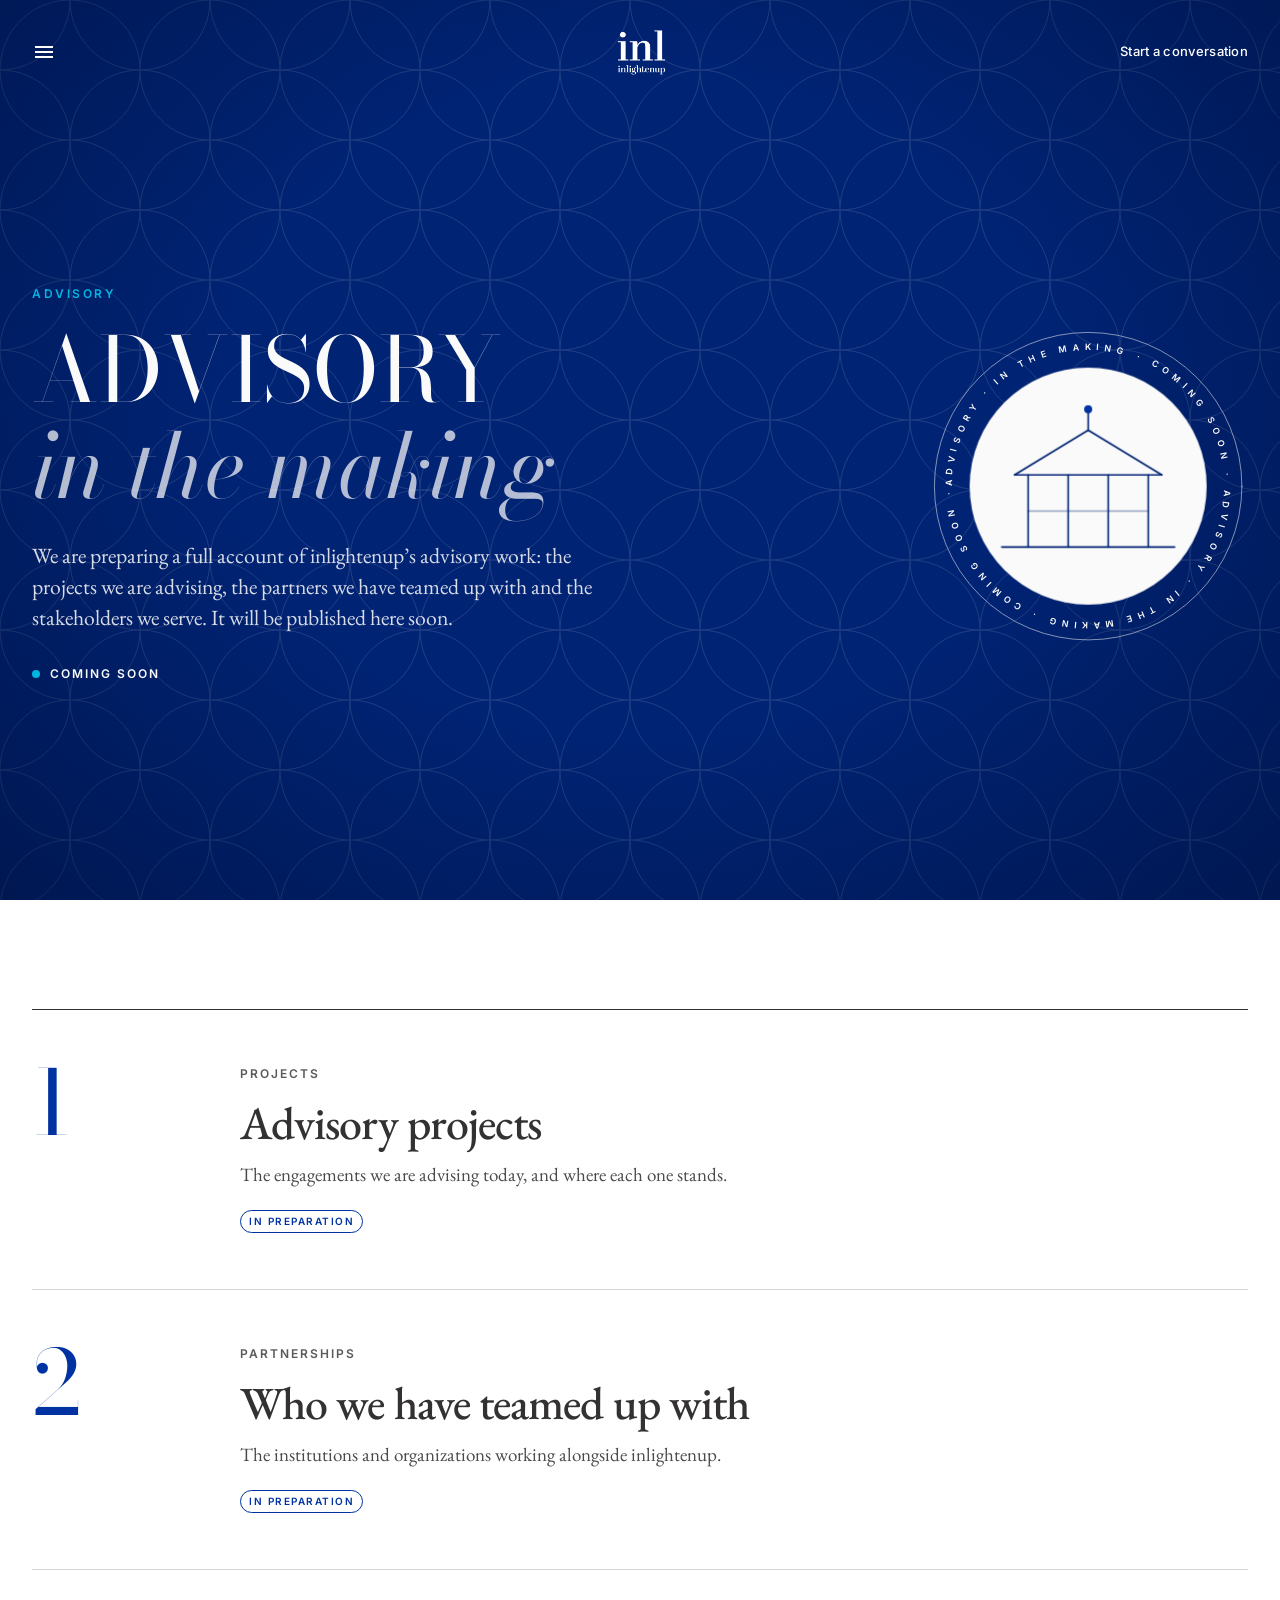
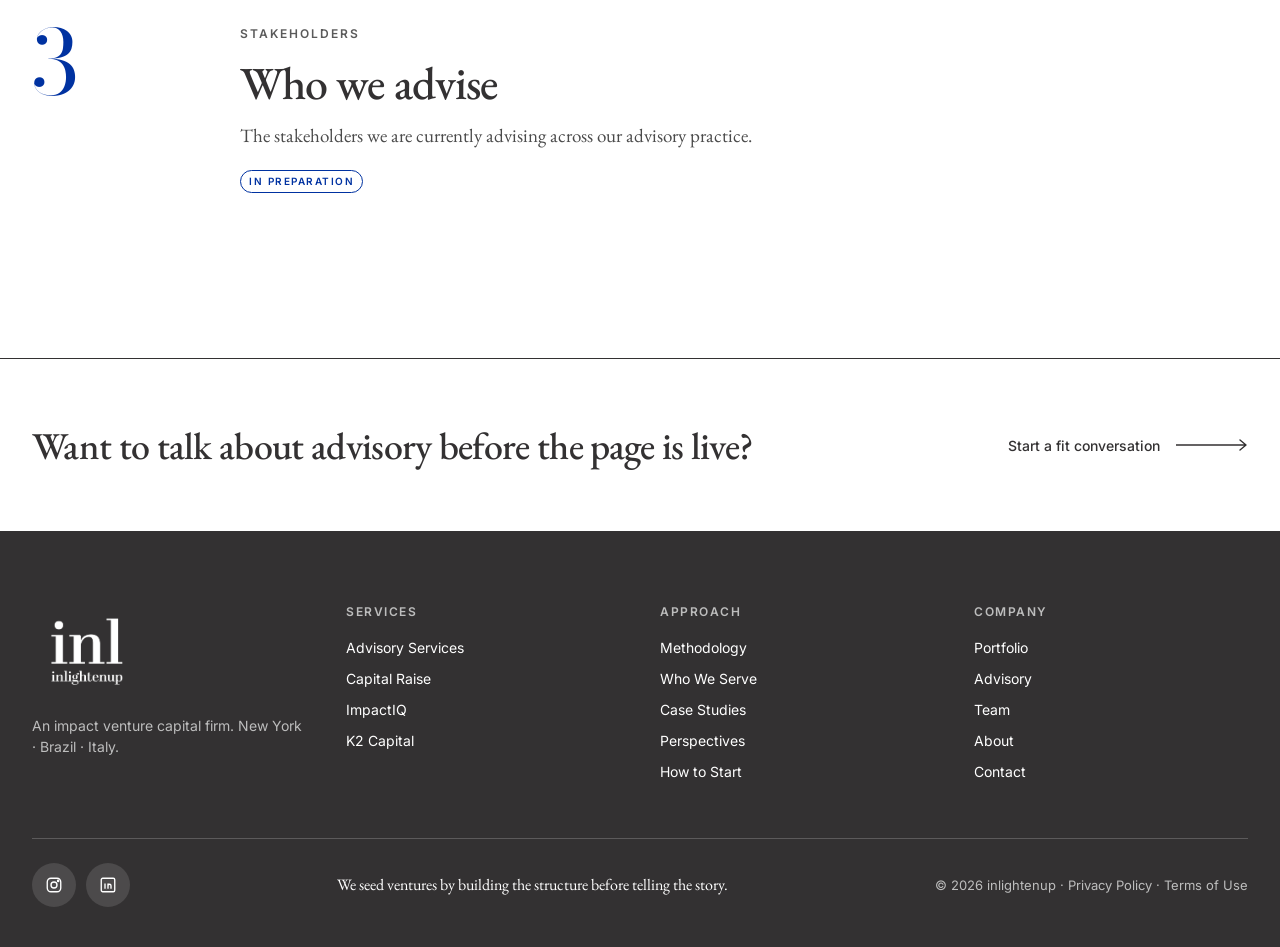
==== commit 681dae38: "Redesign home and portfolio around a globe, add scroll scenes Home: the logo sits over a dotted glob" ====
--- a/advisory.html
+++ b/advisory.html
@@ -39,11 +39,11 @@
 <div class="medallion fade-in" style="--d:300ms">
 <svg viewBox="0 0 400 400" fill="none" stroke-linecap="round" aria-hidden="true">
 <defs><path id="ring-adv" d="M200 200 m-170 0 a170 170 0 1 1 340 0 a170 170 0 1 1 -340 0"/></defs>
-<circle cx="200" cy="200" r="192" stroke="#F4EEE4" stroke-width="1.2" opacity=".55"/>
+<circle cx="200" cy="200" r="192" stroke="#FAFAFA" stroke-width="1.2" opacity=".55"/>
 <g class="medallion__ring"><text><textPath href="#ring-adv" textLength="1060" lengthAdjust="spacing">ADVISORY · IN THE MAKING · COMING SOON · ADVISORY · IN THE MAKING · COMING SOON · </textPath></text></g>
 <g class="medallion__disc">
-<circle cx="200" cy="200" r="148" fill="#F4EEE4"/>
-<g class="frame" stroke="#560B38" stroke-width="1.6">
+<circle cx="200" cy="200" r="148" fill="#FAFAFA"/>
+<g class="frame" stroke="#002374" stroke-width="1.6">
 <path class="f" style="--n:0" pathLength="1" d="M92 276 H308"/>
 <path class="f" style="--n:1" pathLength="1" d="M125 276 V186"/>
 <path class="f" style="--n:2" pathLength="1" d="M175 276 V186"/>
@@ -53,8 +53,8 @@
 <path class="f" style="--n:6" pathLength="1" d="M108 186 L200 130 L292 186"/>
 <path class="f" style="--n:7" pathLength="1" d="M125 231 H275" opacity=".35"/>
 <path class="f" style="--n:8" pathLength="1" d="M200 130 V104"/>
-<circle class="halo" cx="200" cy="104" r="6" stroke="#7A1050"/>
-<circle class="node" cx="200" cy="104" r="5" fill="#7A1050" stroke="none"/>
+<circle class="halo" cx="200" cy="104" r="6" stroke="#0032A1"/>
+<circle class="node" cx="200" cy="104" r="5" fill="#0032A1" stroke="none"/>
 </g>
 </g>
 </svg>
--- a/site.css
+++ b/site.css
@@ -10,21 +10,21 @@
 
 /* 1. Tokens ---------------------------------------------------------------- */
 :root {
-  --ink: #1E1E1E;
+  --ink: #333132;
   --ink-2: #3A3A3A;
   --ink-3: #4A4A4A;
   --mute: #5A5A5A;
   --rule: #D6D6D6;
   --paper: #FFFFFF;
   --wash: #F5F5F3;
-  --accent: #7A1050;
+  --accent: #0032A1;
   --on-dark: #E2E2E2;
   --on-dark-mute: #BDBDBD;
-  --sky: #9EE6F5;
-  --night: #141114;        /* dark hero background */
-  --accent-deep: #560B38;  /* full-bleed burgundy panels */
-  --cream: #F4EEE4;        /* type and line work on burgundy */
-  --rose: #E8A6CB;         /* accent on dark backgrounds */
+  --sky: #00B5E2;
+  --night: #00123B;        /* dark hero background */
+  --accent-deep: #002374;  /* full-bleed navy panels */
+  --cream: #FAFAFA;        /* type and line work on navy */
+  --rose: #00B5E2;         /* accent on dark backgrounds */
 
   --serif: 'EB Garamond', Garamond, Georgia, serif;
   --display: 'Bodoni Moda', 'EB Garamond', Georgia, serif;
@@ -168,7 +168,7 @@
 .menu.is-open { visibility: visible; transition-delay: 0s; }
 .menu__scrim {
   position: absolute; inset: 0; border: 0; padding: 0; cursor: pointer;
-  background: rgba(30, 30, 30, .32); opacity: 0; transition: opacity .5s ease;
+  background: rgba(51, 49, 50, .32); opacity: 0; transition: opacity .5s ease;
 }
 .menu__panel {
   position: relative; width: 360px; max-width: 86%; height: 100%; overflow-y: auto;
@@ -219,7 +219,7 @@
   width: min(620px, calc(100vw - 32px)); max-height: calc(100dvh - 32px); padding: 0; overflow: auto;
   border: 1px solid var(--ink); background: var(--paper); color: var(--ink);
 }
-.contact::backdrop { background: rgba(30, 30, 30, .5); -webkit-backdrop-filter: blur(3px); backdrop-filter: blur(3px); }
+.contact::backdrop { background: rgba(51, 49, 50, .5); -webkit-backdrop-filter: blur(3px); backdrop-filter: blur(3px); }
 .contact[open] { animation: dialogIn .55s var(--ease); }
 .contact[open]::backdrop { animation: backdropIn .4s ease; }
 .contact__in { position: relative; padding: clamp(24px, 4.5vw, 48px); }
@@ -267,7 +267,7 @@
   min-height: clamp(680px, 100svh, 900px); padding-top: var(--header-h);
   display: flex; flex-direction: column; justify-content: flex-end;
 }
-.hero { --g-line: 30, 30, 30; --g-accent: 122, 16, 80; --g-text: 30, 30, 30; }
+.hero { --g-line: 51, 49, 50; --g-accent: 236, 0, 140; --g-text: 51, 49, 50; }
 .globe {
   position: absolute; inset: 0; width: 100%; height: 100%;
   transform: translateY(calc(var(--hero-p, 0) * 80px)) scale(calc(1 + var(--hero-p, 0) * .07));
@@ -294,10 +294,10 @@
 
 /* Cinematic dark hero. Remove has-dark-hero from <body> in index.html to return to the white hero. */
 .has-dark-hero .hero {
-  background: radial-gradient(52% 62% at 72% 46%, rgba(122, 16, 80, .5), transparent 74%), var(--night);
+  background: radial-gradient(52% 62% at 72% 46%, rgba(0, 50, 161, .6), transparent 74%), var(--night);
   color: var(--paper); border-bottom-color: var(--night);
   min-height: clamp(680px, 100svh, 1000px);
-  --g-line: 255, 255, 255; --g-accent: 236, 150, 200; --g-text: 255, 255, 255;
+  --g-line: 255, 255, 255; --g-accent: 236, 0, 140; --g-text: 255, 255, 255;
 }
 .has-dark-hero .hero::after {  /* film grain */
   content: ""; position: absolute; inset: 0; pointer-events: none; opacity: .14; mix-blend-mode: overlay;
@@ -496,21 +496,21 @@
 .member .eyebrow { margin: 0; font-size: 13px; letter-spacing: 1.5px; }
 .member > p { font-size: 18px; color: var(--ink-3); }
 
-/* Full-bleed burgundy panel: Advisory hero, and the Advisory band on the home page */
+/* Full-bleed navy panel: Advisory hero, and the Advisory band on the home page */
 .bleed { position: relative; overflow: hidden; background: var(--accent-deep); color: var(--cream); }
 .bleed::before {  /* fine overlapping-circle lattice, drifting very slowly */
   content: ""; position: absolute; inset: -140px; pointer-events: none; opacity: .13;
-  background-image: url("data:image/svg+xml,%3Csvg xmlns='http://www.w3.org/2000/svg' width='140' height='140' fill='none' stroke='%23F4EEE4'%3E%3Ccircle cx='0' cy='0' r='70'/%3E%3Ccircle cx='140' cy='0' r='70'/%3E%3Ccircle cx='0' cy='140' r='70'/%3E%3Ccircle cx='140' cy='140' r='70'/%3E%3Ccircle cx='70' cy='70' r='70'/%3E%3C/svg%3E");
+  background-image: url("data:image/svg+xml,%3Csvg xmlns='http://www.w3.org/2000/svg' width='140' height='140' fill='none' stroke='%23FAFAFA'%3E%3Ccircle cx='0' cy='0' r='70'/%3E%3Ccircle cx='140' cy='0' r='70'/%3E%3Ccircle cx='0' cy='140' r='70'/%3E%3Ccircle cx='140' cy='140' r='70'/%3E%3Ccircle cx='70' cy='70' r='70'/%3E%3C/svg%3E");
   background-size: 140px 140px; animation: drift 80s linear infinite;
 }
 .bleed::after {  /* soft vignette so the type sits forward */
   content: ""; position: absolute; inset: 0; pointer-events: none;
-  background: radial-gradient(80% 90% at 50% 45%, transparent 40%, rgba(30, 4, 20, .55));
+  background: radial-gradient(80% 90% at 50% 45%, transparent 40%, rgba(0, 8, 36, .55));
 }
 .bleed > * { position: relative; z-index: 1; }
 .bleed .eyebrow { color: var(--rose); }
-.bleed .display em { color: rgba(244, 238, 228, .72); }
-.bleed .lead { color: rgba(244, 238, 228, .86); }
+.bleed .display em { color: rgba(250, 250, 250, .72); }
+.bleed .lead { color: rgba(250, 250, 250, .86); }
 .bleed .arrow-link { color: var(--cream); }
 
 .bleed--hero { min-height: clamp(640px, 100svh, 980px); display: flex; align-items: center; padding-block: calc(var(--header-h) + 32px) 64px; }
